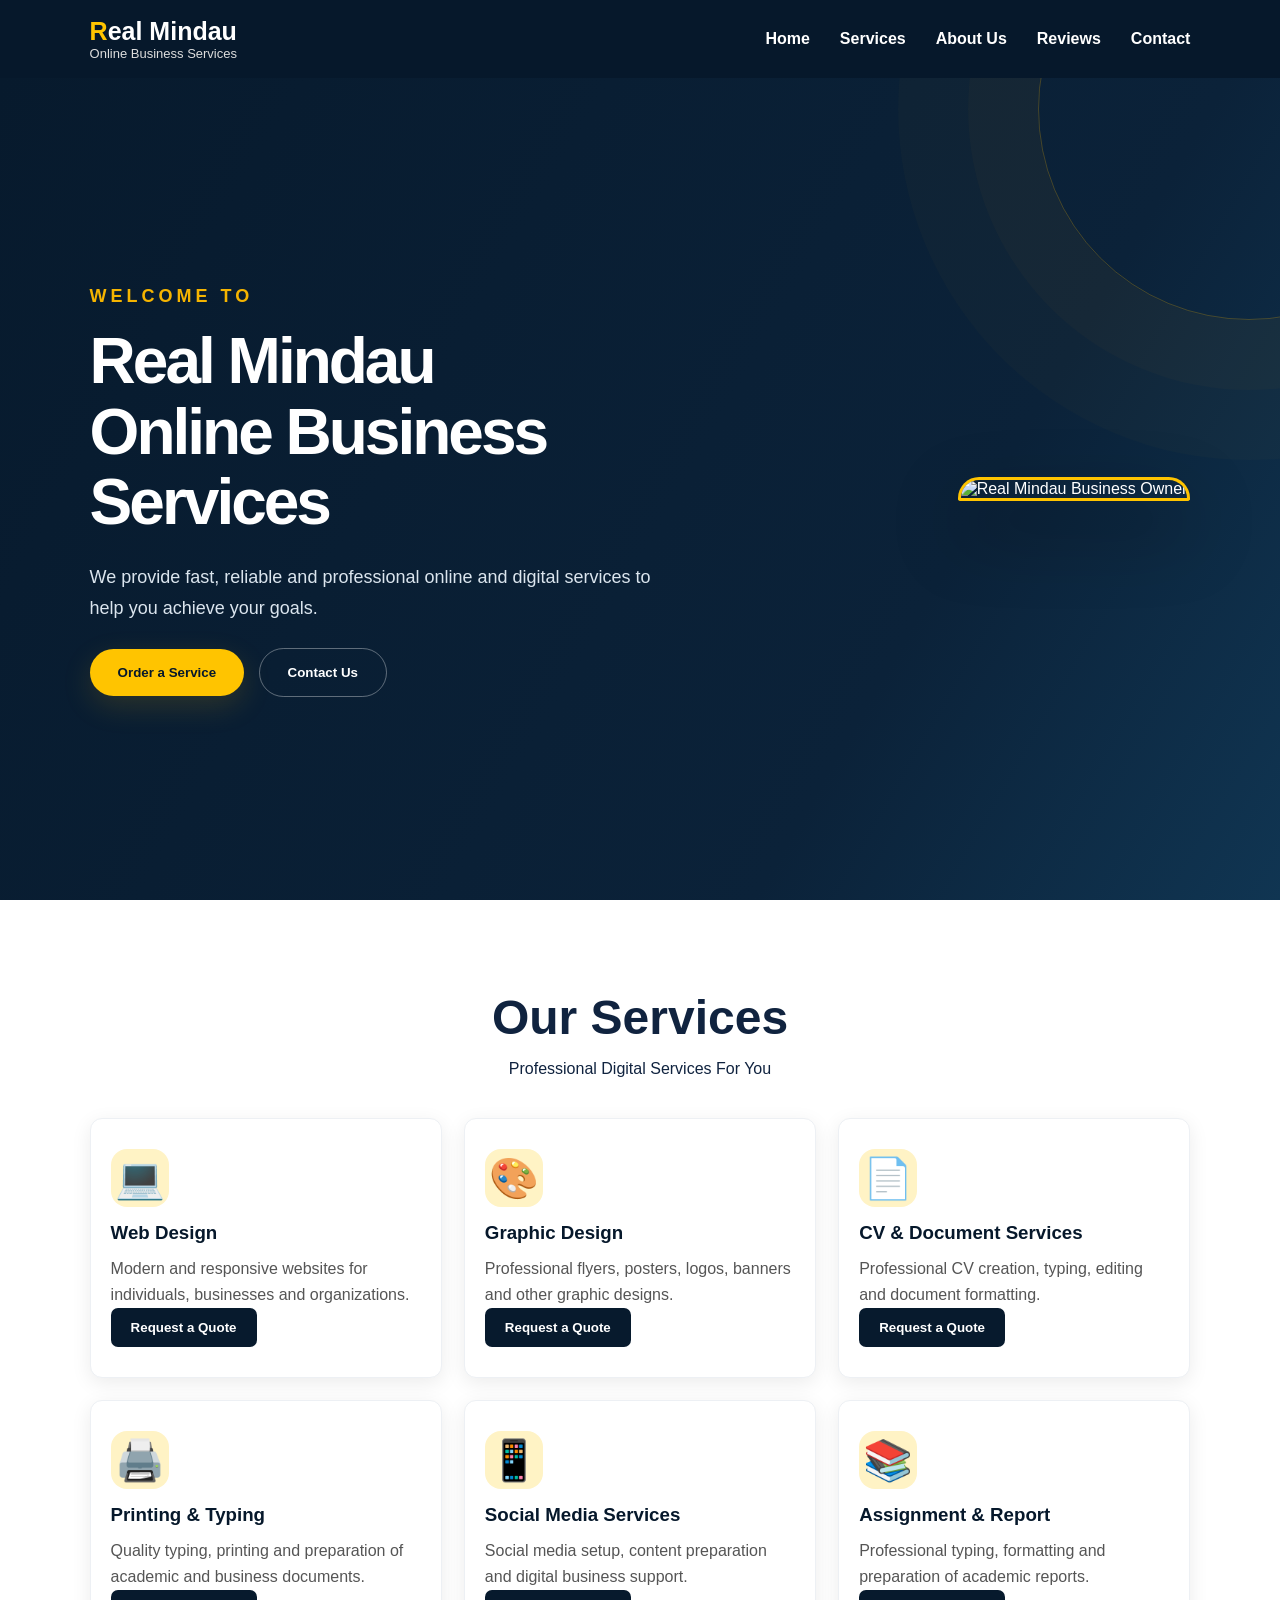
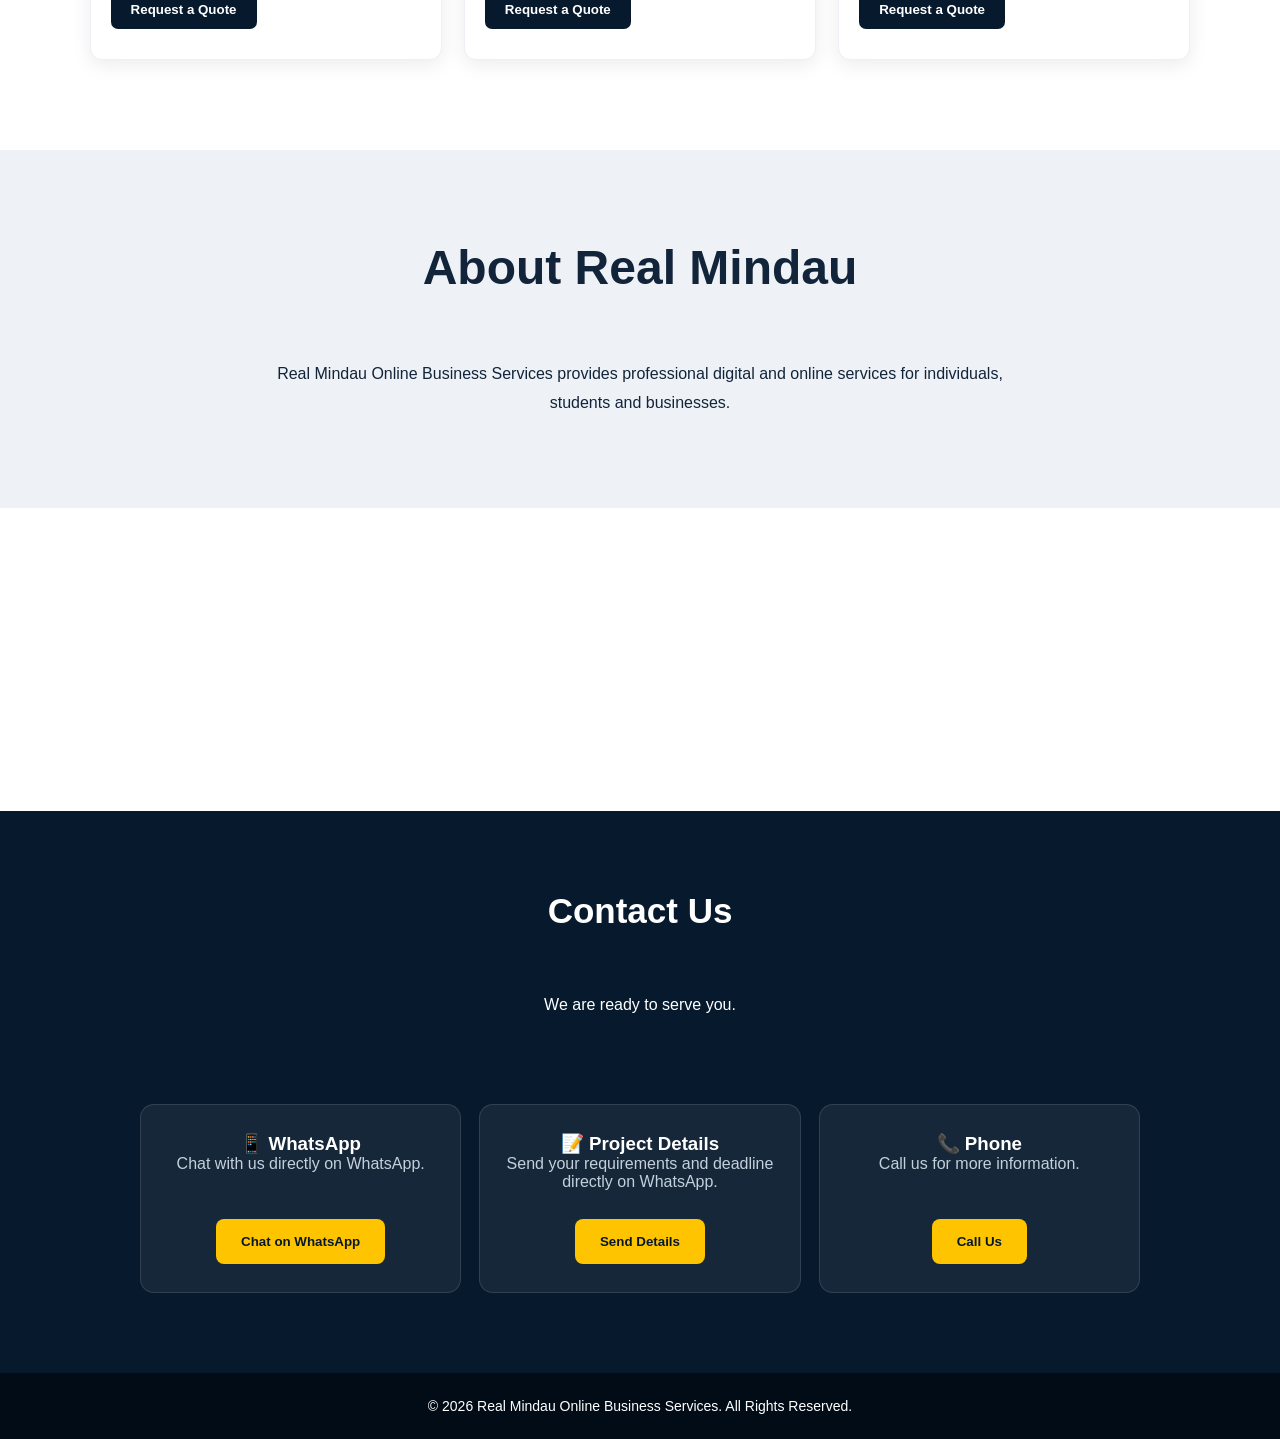
==== index.html @ 9b1ee1b0 "Rename INDEX.HTML to index.html" ====
<!DOCTYPE html>
<html lang="en">
<head>
    <meta charset="UTF-8">
    <meta name="viewport" content="width=device-width, initial-scale=1.0">

    <title>Real Mindau Online Business Services</title>

    <link rel="stylesheet" href="style.css">
</head>

<body>

   <!-- HEADER -->
<header>

    <div class="logo">
        <h2>Real Mindau</h2>
        <p>Online Business Services</p>
    </div>

    <!-- Hamburger Button -->
    <button class="menu-btn" id="menuBtn" aria-label="Open navigation menu" aria-expanded="false" aria-controls="navMenu">
        ☰
    </button>

    <!-- Navigation Menu -->
 <nav id="navMenu">
    <a href="#home">Home</a>
    <a href="#services">Services</a>
    <a href="#about">About Us</a>
    <a href="#reviews">Reviews</a>
    <a href="#contact">Contact</a>
</nav>

</header>

    <!-- HOME SECTION -->
    <section id="home" class="hero">

        <div class="hero-text">

            <p>WELCOME TO</p>

            <h1>
                Real Mindau
                <br>
                Online Business Services
            </h1>

            <p>
                We provide fast, reliable and professional
                online and digital services to help you
                achieve your goals.
            </p>

            <button onclick="document.querySelector('#services').scrollIntoView({behavior:'smooth'})">Order a Service</button>
            <button onclick="openWhatsApp()">Contact Us</button>

        </div>


        <!-- YOUR IMAGE -->
        <div class="hero-image">

            <img src="images/ahmad.png.png"
                 alt="Real Mindau Business Owner">

        </div>

    </section>

    <!-- SERVICES SECTION -->
<section id="services" class="page">

    <h2>Our Services</h2>

    <p>Professional Digital Services For You</p>

    <div class="services-container">

        <div class="service">
            <div class="service-icon">💻</div>
            <h3>Web Design</h3>
            <p>
                Modern and responsive websites for
                individuals, businesses and organizations.
            </p>
            <button onclick="requestQuote('Web Design')">
                Request a Quote
            </button>
        </div>


        <div class="service">
            <div class="service-icon">🎨</div>
            <h3>Graphic Design</h3>
            <p>
                Professional flyers, posters, logos,
                banners and other graphic designs.
            </p>
            <button onclick="requestQuote('Graphic Design')">
                Request a Quote
            </button>
        </div>


        <div class="service">
            <div class="service-icon">📄</div>
            <h3>CV & Document Services</h3>
            <p>
                Professional CV creation, typing,
                editing and document formatting.
            </p>
            <button onclick="requestQuote('CV & Document Services')">
                Request a Quote
            </button>
        </div>


        <div class="service">
            <div class="service-icon">🖨️</div>
            <h3>Printing & Typing</h3>
            <p>
                Quality typing, printing and preparation
                of academic and business documents.
            </p>
            <button onclick="requestQuote('Printing & Typing')">
                Request a Quote
            </button>
        </div>


        <div class="service">
            <div class="service-icon">📱</div>
            <h3>Social Media Services</h3>
            <p>
                Social media setup, content preparation
                and digital business support.
            </p>
            <button onclick="requestQuote('Social Media Services')">
                Request a Quote
            </button>
        </div>


        <div class="service">
            <div class="service-icon">📚</div>
            <h3>Assignment & Report</h3>
            <p>
                Professional typing, formatting and
                preparation of academic reports.
            </p>
            <button onclick="requestQuote('Assignment & Report')">
                Request a Quote
            </button>
        </div>

    </div>

</section>


    <!-- ABOUT US -->
    <section id="about" class="hero">

        <h2>About Real Mindau</h2>

        <p>
            Real Mindau Online Business Services provides
            professional digital and online services for
            individuals, students and businesses.
        </p>

    </section>


    <!-- REVIEWS -->
    <section id="reviews" class="hero">

        <h2>Customer Reviews</h2>

        <p>Your satisfaction is our priority.</p>

    </section>


   <!-- CONTACT SECTION -->
<section id="contact" class="hero">

    <h2>Contact Us</h2>

    <p>We are ready to serve you.</p>

    <div class="contact-container">

        <div class="contact-box">
            <h3>📱 WhatsApp</h3>
            <p>Chat with us directly on WhatsApp.</p>
            <button onclick="openWhatsApp()">
                Chat on WhatsApp
            </button>
        </div>

        <div class="contact-box">
            <h3>📝 Project Details</h3>
            <p>Send your requirements and deadline directly on WhatsApp.</p>
            <button onclick="sendEmail()">
                Send Details
            </button>
        </div>

        <div class="contact-box">
            <h3>📞 Phone</h3>
            <p>Call us for more information.</p>
            <button onclick="callUs()">
                Call Us
            </button>
        </div>

    </div>

</section>
    <!-- FOOTER -->
    <footer>

        <p>
            © 2026 Real Mindau Online Business Services.
            All Rights Reserved.
        </p>

    </footer>


    <script src="script.js"></script>

</body>
</html>
---- style.css ----
/* =========================
   GENERAL SETTINGS
========================= */

* {
    margin: 0;
    padding: 0;
    box-sizing: border-box;
}

html {
    scroll-behavior: smooth;
}

body {
    font-family: Arial, sans-serif;
    background: #f5f7fa;
    color: #10233f;
}


/* =========================
   HEADER
========================= */

header {
    background: #06182b;
    color: white;
    padding: 18px 7%;
    display: flex;
    align-items: center;
    justify-content: space-between;
    position: sticky;
    top: 0;
    z-index: 1000;
}

.logo h2 {
    font-size: 25px;
}

.logo h2::first-letter {
    color: #ffc400;
}

.logo p {
    font-size: 13px;
    color: #ddd;
}


/* =========================
   MENU
========================= */

nav {
    display: flex;
    gap: 30px;
}

nav a {
    color: white;
    text-decoration: none;
    font-weight: bold;
}

nav a:hover {
    color: #ffc400;
}

.menu-btn {
    display: none;
    background: #ffc400;
    border: none;
    font-size: 25px;
    padding: 8px 12px;
    border-radius: 8px;
    cursor: pointer;
}


/* =========================
   HOME / page
========================= */

.hero {
    min-height: 600px;
    padding: 70px 7%;
    background: #06182b;
    color: white;

    display: flex;
    align-items: center;
    justify-content: space-between;
    gap: 50px;
}

.hero-text {
    max-width: 650px;
}

.hero-text > p:first-child {
    color: #ffc400;
    font-weight: bold;
    letter-spacing: 4px;
    margin-bottom: 15px;
}

.hero-text h1 {
    font-size: 55px;
    line-height: 1.1;
    margin-bottom: 25px;
}

.hero-text h1::first-line {
    color: white;
}

.hero-text p {
    font-size: 18px;
    line-height: 1.7;
    margin-bottom: 25px;
}

.hero-text button {
    padding: 15px 25px;
    margin-right: 10px;
    border: none;
    border-radius: 8px;
    background: #ffc400;
    color: #06182b;
    font-weight: bold;
    cursor: pointer;
}

.hero-text button:hover {
    transform: translateY(-3px);
}


/* =========================
   images
========================= */

.hero-image img {
    width: 400px;
    height: 480px;
    object-fit: cover;
    border-radius: 20px;
    border: 4px solid #ffc400;
}


/* =========================
   SECTIONS
========================= */

section:not(.hero) {
    padding: 70px 7%;
    text-align: center;
}

section h2 {
    font-size: 35px;
    margin-bottom: 15px;
}


/* =========================
   SERVICES
========================= */

#services {
    background: white;
}

.services-container {
    margin-top: 40px;

    display: grid;
    grid-template-columns: repeat(3, 1fr);
    gap: 25px;
}

.service {
    background: #f8f9fb;
    padding: 30px 20px;
    border-radius: 12px;
    box-shadow: 0 5px 20px rgba(0, 0, 0, 0.08);
}

.service h3 {
    margin-bottom: 12px;
    color: #06182b;
}

.service p {
    color: #555;
    line-height: 1.6;
}


/* =========================
   ABOUT / REVIEWS / CONTACT
========================= */

#about {
    background: #eef2f6;
}

#reviews {
    background: white;
}

#contact {
    background: #06182b;
    color: white;
}

#contact button {
    margin-top: 25px;
    padding: 15px 25px;
    border: none;
    border-radius: 8px;
    background: #ffc400;
    color: #06182b;
    font-weight: bold;
    cursor: pointer;
}


/* =========================
   FOOTER
========================= */

footer {
    background: #020c17;
    color: white;
    text-align: center;
    padding: 25px;
    font-size: 14px;
}


/* =========================
   MOBILE RESPONSIVE
========================= */

@media (max-width: 768px) {

    header {
        padding: 15px 5%;
    }

  /* HAMBURGER BUTTON */

.menu-btn {
    display: none;
    background: #ffc400;
    color: #06182b;
    border: none;
    font-size: 28px;
    font-weight: bold;
    padding: 8px 13px;
    border-radius: 8px;
    cursor: pointer;
}


/* MOBILE MENU */

@media (max-width: 768px) {

    .menu-btn {
        display: block;
    }

    nav {
        display: none;
        position: absolute;
        top: 75px;
        right: 5%;
        width: 220px;
        background: #06182b;
        padding: 20px;
        border-radius: 10px;
        flex-direction: column;
        gap: 20px;
    }

    nav.active {
        display: flex;
    }

    nav a {
        display: block;
        padding: 8px;
    }
}

    nav {
        display: none;
        position: absolute;
        top: 75px;
        right: 5%;
        background: #06182b;
        width: 220px;
        padding: 20px;
        border-radius: 10px;

        flex-direction: column;
        gap: 20px;
    }

    nav.active {
        display: flex;
    }

    .hero {
        padding: 50px 5%;
        flex-direction: column;
        text-align: center;
    }

    .hero-text h1 {
        font-size: 38px;
    }

    .hero-image img {
        width: 280px;
        height: 350px;
    }

    .services-container {
        grid-template-columns: 1fr;
    }

}
/* =========================
   SERVICES BUTTONS
========================= */

.service {
    transition: 0.3s ease;
}

.service:hover {
    transform: translateY(-8px);
}

.service-icon {
    font-size: 40px;
    margin-bottom: 15px;
}

.service button {
    margin-top: 20px;
    padding: 12px 20px;
    border: none;
    border-radius: 7px;
    background: #ffc400;
    color: #06182b;
    font-weight: bold;
    cursor: pointer;
    transition: 0.3s ease;
}

.service button:hover {
    transform: scale(1.05);
}

/* Modern business presentation */
:root { --navy:#071a2d; --navy-2:#0d2947; --gold:#f5b400; --cream:#f7f4ed; --ink:#12243a; }
body { font-family:"Segoe UI",Arial,sans-serif; }
header { height:78px; backdrop-filter:blur(12px); }
#home.hero { min-height:calc(100vh - 78px); background:linear-gradient(120deg,var(--navy) 0%,#0b2239 70%,#103552 100%); position:relative; overflow:hidden; }
#home.hero::after { content:""; position:absolute; width:420px; height:420px; right:-180px; top:-180px; border:1px solid rgba(245,180,0,.25); border-radius:50%; box-shadow:0 0 0 70px rgba(245,180,0,.025),0 0 0 140px rgba(245,180,0,.02); }
.hero-text { max-width:650px; position:relative; z-index:2; }
.hero-text > p:first-child { color:var(--gold); font-weight:800; letter-spacing:4px; }
.hero-text h1 { font-size:clamp(44px,5vw,72px); letter-spacing:-3px; }
.hero-text p { color:#dbe5ee; max-width:600px; }
.hero-text button { border-radius:999px; padding:16px 28px; box-shadow:0 10px 30px rgba(245,180,0,.15); }
.hero-text button + button { background:transparent; color:white; border:1px solid rgba(255,255,255,.35); box-shadow:none; }
.hero-image { position:relative; z-index:2; }
.hero-image img { width:390px; height:480px; border-width:3px; border-radius:180px 180px 24px 24px; box-shadow:0 30px 70px rgba(0,0,0,.35); }
#services { padding-top:90px; padding-bottom:90px; }
#services > h2,#services > p { max-width:650px; margin-left:auto; margin-right:auto; }
#services > h2 { font-size:clamp(34px,4vw,48px); }
.services-container { gap:22px; }
.service { text-align:left; min-height:260px; position:relative; border:1px solid #edf0f4; background:white; }
.service-icon { width:58px; height:58px; display:grid; place-items:center; border-radius:16px; background:#fff3c5; }
.service button { position:absolute; bottom:30px; background:var(--navy); color:white; }
#about { min-height:auto; background:var(--cream); color:var(--ink); padding:90px 7%; }
#about h2 { font-size:clamp(34px,4vw,48px); }
#about p { max-width:760px; margin:auto; line-height:1.8; }
#reviews { background:white; padding:90px 7%; }
#contact { min-height:auto; background:var(--navy); padding:80px 7%; }
.contact-container { max-width:1000px; margin:40px auto 0; display:grid; grid-template-columns:repeat(3,1fr); gap:18px; }
.contact-box { background:rgba(255,255,255,.06); border:1px solid rgba(255,255,255,.12); border-radius:14px; padding:28px 20px; }
.contact-box p { color:#c4d0dc; min-height:50px; }
.contact-box button { margin-top:14px !important; }
.site-footer { background:#04111f; }

/* Final layout fixes */
button, a { -webkit-tap-highlight-color: transparent; }
button:focus-visible, a:focus-visible { outline: 3px solid rgba(245,180,0,.55); outline-offset: 3px; }
section[id] { scroll-margin-top: 78px; }
#about.hero, #reviews.hero, #contact.hero { min-height:auto; flex-direction:column; text-align:center; }
#about.hero { background:#eef2f6; }
#reviews.hero { background:white; }
#contact.hero { background:var(--navy); }
#contact.hero > p { margin-bottom:0; }
nav a.active { color:var(--gold); }
.contact-container { width:100%; }

@media (max-width:768px) {
    header { height:auto; }
    #home.hero { min-height:auto; padding-top:65px; }
    .hero-text { text-align:left; }
    .hero-text h1 { font-size:clamp(38px,12vw,44px); letter-spacing:-2px; }
    .hero-text button { width:100%; margin:8px 0; }
    .hero-image img { width:min(310px,82vw); height:390px; }
    .service { min-height:280px; }
    .contact-container { grid-template-columns:1fr; }
    #about.hero, #reviews.hero, #contact.hero { padding:65px 5%; }
}

@media (max-width:420px) {
    .logo h2 { font-size:21px; }
    .logo p { font-size:12px; }
    .hero-text h1 { font-size:36px; }
    .hero-image img { width:240px; height:300px; }
    section:not(.hero), #services { padding-left:5%; padding-right:5%; }
}
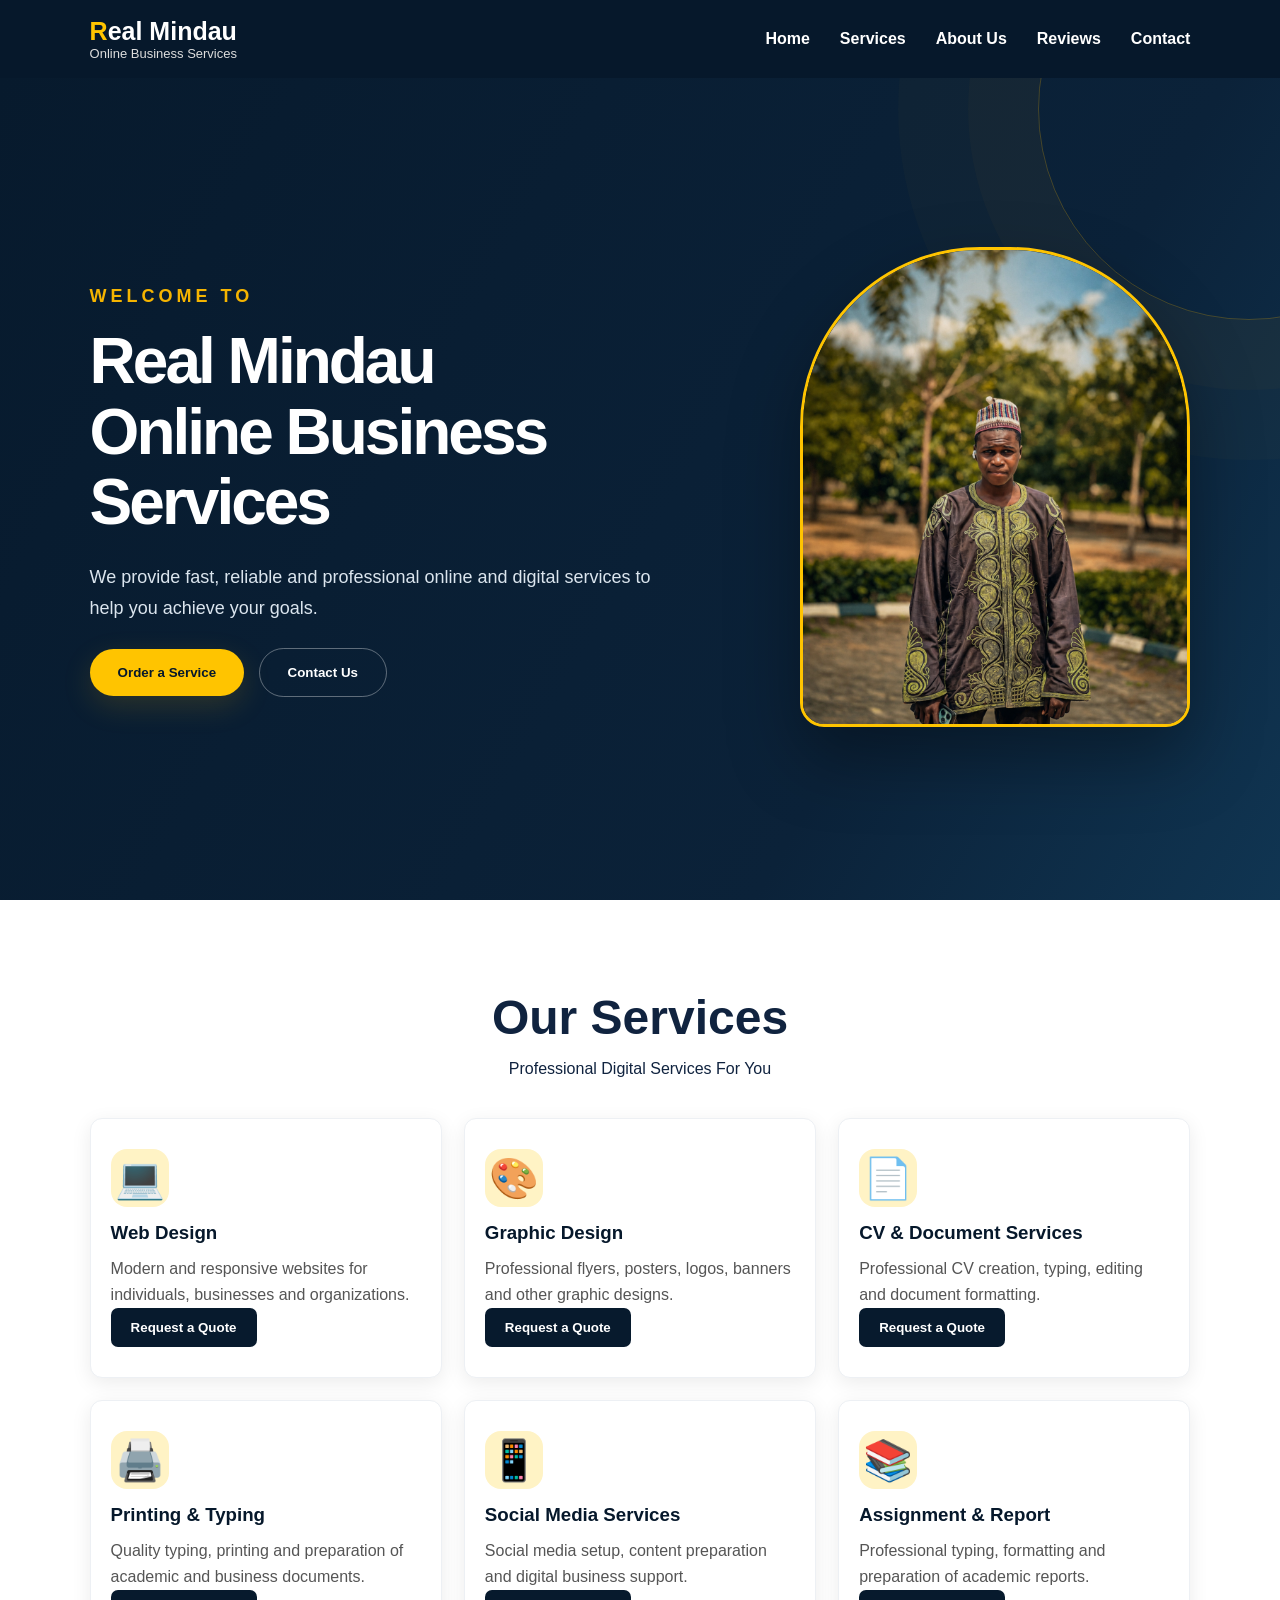
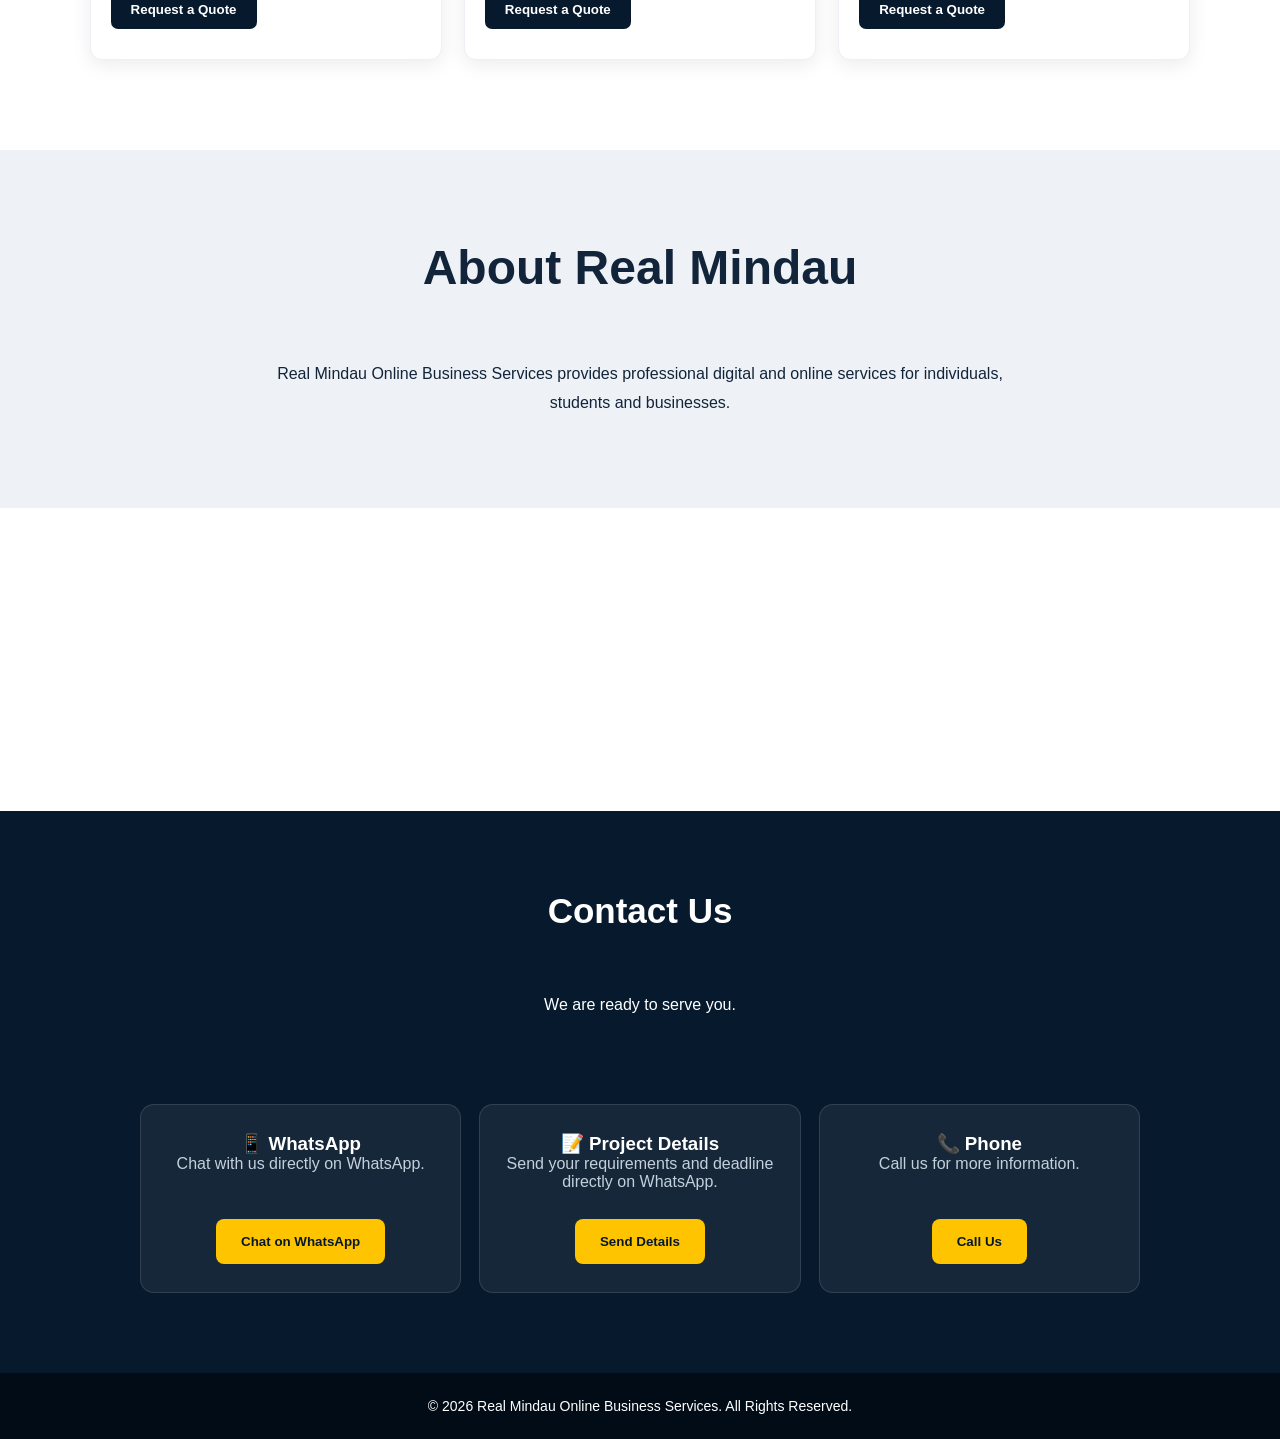
==== commit a80fc2d9: "Update index.html" ====
--- a/index.html
+++ b/index.html
@@ -63,7 +63,7 @@
         <!-- YOUR IMAGE -->
         <div class="hero-image">
 
-            <img src="images/ahmad.png.png"
+            <img src="ahmad.png.png"
                  alt="Real Mindau Business Owner">
 
         </div>
